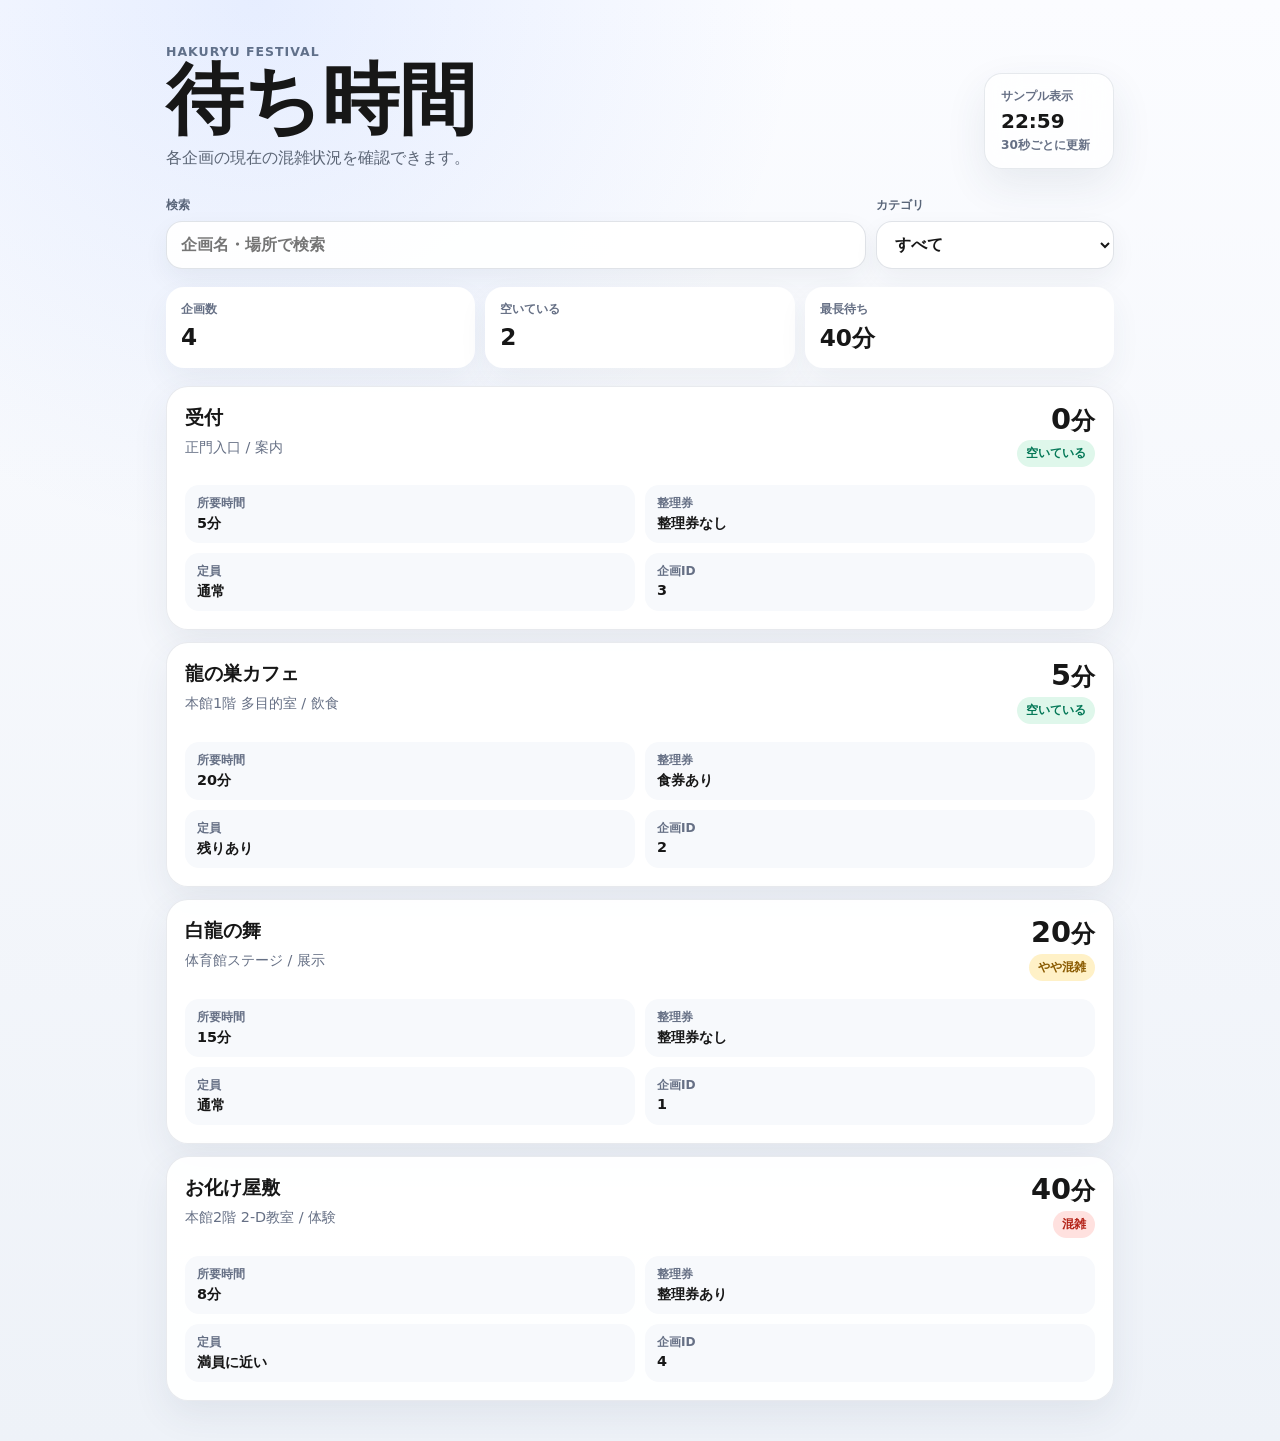
==== frontend/public/wait/index.html @ 7390c844 "Initial Hakuryu AI guide project" ====
<!doctype html>
<html lang="ja">
  <head>
    <meta charset="UTF-8" />
    <meta name="viewport" content="width=device-width, initial-scale=1.0" />
    <title>白龍祭 待ち時間</title>
    <link rel="stylesheet" href="./wait.css" />
  </head>
  <body>
    <main class="app-shell">
      <header class="hero">
        <div>
          <p class="eyebrow">Hakuryu Festival</p>
          <h1>待ち時間</h1>
          <p class="lead">各企画の現在の混雑状況を確認できます。</p>
        </div>
        <div class="status-card">
          <span id="connectionLabel">読み込み中</span>
          <strong id="updatedLabel">--:--</strong>
          <small>30秒ごとに更新</small>
        </div>
      </header>

      <section class="controls" aria-label="待ち時間の検索と絞り込み">
        <label>
          <span>検索</span>
          <input id="searchInput" type="search" placeholder="企画名・場所で検索" autocomplete="off" />
        </label>
        <label>
          <span>カテゴリ</span>
          <select id="categorySelect">
            <option value="">すべて</option>
          </select>
        </label>
      </section>

      <section class="summary-grid" aria-label="概要">
        <article>
          <span>企画数</span>
          <strong id="countValue">0</strong>
        </article>
        <article>
          <span>空いている</span>
          <strong id="quietValue">0</strong>
        </article>
        <article>
          <span>最長待ち</span>
          <strong id="maxValue">0分</strong>
        </article>
      </section>

      <section id="waitList" class="wait-list" aria-live="polite"></section>
      <p id="emptyMessage" class="empty-message" hidden>条件に合う企画がありません。</p>
    </main>

    <script src="./wait.js" defer></script>
  </body>
</html>
---- frontend/public/wait/wait.css ----
:root {
  color: #171717;
  background: #f5f7fb;
  font-family:
    Inter,
    "Noto Sans JP",
    system-ui,
    -apple-system,
    BlinkMacSystemFont,
    "Segoe UI",
    sans-serif;
}

* {
  box-sizing: border-box;
}

body {
  margin: 0;
  min-height: 100vh;
  background:
    radial-gradient(circle at 20% 0%, rgba(92, 141, 255, 0.13), transparent 34rem),
    linear-gradient(180deg, #fbfcff 0%, #eef2f8 100%);
}

.app-shell {
  width: min(100%, 980px);
  margin: 0 auto;
  padding: 22px 16px 40px;
}

.hero {
  display: grid;
  grid-template-columns: 1fr auto;
  gap: 18px;
  align-items: end;
  padding: 22px 0 18px;
}

.eyebrow {
  margin: 0 0 6px;
  color: #60708a;
  font-size: 0.78rem;
  font-weight: 700;
  letter-spacing: 0.08em;
  text-transform: uppercase;
}

h1 {
  margin: 0;
  font-size: clamp(2.35rem, 12vw, 4.8rem);
  line-height: 0.92;
  letter-spacing: 0;
}

.lead {
  margin: 12px 0 0;
  color: #5b6575;
  font-size: 0.98rem;
}

.status-card {
  min-width: 130px;
  padding: 14px 16px;
  border: 1px solid rgba(142, 154, 174, 0.22);
  border-radius: 18px;
  background: rgba(255, 255, 255, 0.8);
  box-shadow: 0 16px 42px rgba(48, 62, 87, 0.09);
  backdrop-filter: blur(16px);
}

.status-card span,
.status-card small,
.summary-grid span,
.wait-meta span {
  display: block;
  color: #667085;
  font-size: 0.76rem;
  font-weight: 700;
}

.status-card strong {
  display: block;
  margin: 4px 0;
  font-size: 1.25rem;
}

.controls {
  display: grid;
  grid-template-columns: 1fr minmax(132px, 0.34fr);
  gap: 10px;
  margin: 10px 0 14px;
}

label {
  display: grid;
  gap: 7px;
  color: #596579;
  font-size: 0.76rem;
  font-weight: 700;
}

input,
select {
  width: 100%;
  min-height: 48px;
  border: 1px solid rgba(126, 140, 161, 0.24);
  border-radius: 16px;
  background: rgba(255, 255, 255, 0.92);
  color: #171717;
  font: inherit;
  font-size: 1rem;
  outline: none;
  padding: 0 14px;
  box-shadow: 0 10px 26px rgba(42, 54, 75, 0.06);
}

.summary-grid {
  display: grid;
  grid-template-columns: repeat(3, 1fr);
  gap: 10px;
  margin: 18px 0;
}

.summary-grid article {
  padding: 14px 15px;
  border-radius: 18px;
  background: #fff;
  box-shadow: 0 12px 30px rgba(52, 64, 84, 0.06);
}

.summary-grid strong {
  display: block;
  margin-top: 5px;
  font-size: 1.45rem;
}

.wait-list {
  display: grid;
  gap: 12px;
}

.wait-card {
  display: grid;
  grid-template-columns: 1fr auto;
  gap: 14px;
  padding: 18px;
  border: 1px solid rgba(129, 140, 159, 0.18);
  border-radius: 22px;
  background: rgba(255, 255, 255, 0.94);
  box-shadow: 0 14px 36px rgba(52, 64, 84, 0.08);
}

.wait-card h2 {
  margin: 0;
  font-size: 1.18rem;
  letter-spacing: 0;
}

.location {
  margin: 7px 0 0;
  color: #667085;
  font-size: 0.9rem;
}

.wait-value {
  min-width: 74px;
  text-align: right;
}

.wait-value strong {
  display: block;
  font-size: 1.8rem;
  line-height: 1;
}

.wait-value span {
  display: inline-flex;
  margin-top: 7px;
  padding: 5px 9px;
  border-radius: 999px;
  font-size: 0.75rem;
  font-weight: 800;
}

.tone-quiet .wait-value span {
  color: #047857;
  background: #dff7eb;
}

.tone-normal .wait-value span {
  color: #8a5a00;
  background: #fff1c7;
}

.tone-busy .wait-value span {
  color: #b42318;
  background: #ffe1df;
}

.tone-full .wait-value span {
  color: #7a271a;
  background: #ffd6ce;
}

.wait-meta {
  grid-column: 1 / -1;
  display: grid;
  grid-template-columns: repeat(2, minmax(0, 1fr));
  gap: 10px;
  margin-top: 4px;
}

.wait-meta div {
  padding: 10px 12px;
  border-radius: 14px;
  background: #f7f9fc;
}

.wait-meta strong {
  display: block;
  margin-top: 2px;
  font-size: 0.9rem;
}

.empty-message {
  margin: 28px 0;
  color: #667085;
  text-align: center;
}

@media (max-width: 640px) {
  .hero,
  .controls,
  .summary-grid {
    grid-template-columns: 1fr;
  }

  .hero {
    align-items: stretch;
  }

  .status-card {
    width: 100%;
  }

  .wait-card {
    grid-template-columns: 1fr;
  }

  .wait-value {
    text-align: left;
  }

  .wait-meta {
    grid-template-columns: 1fr;
  }
}
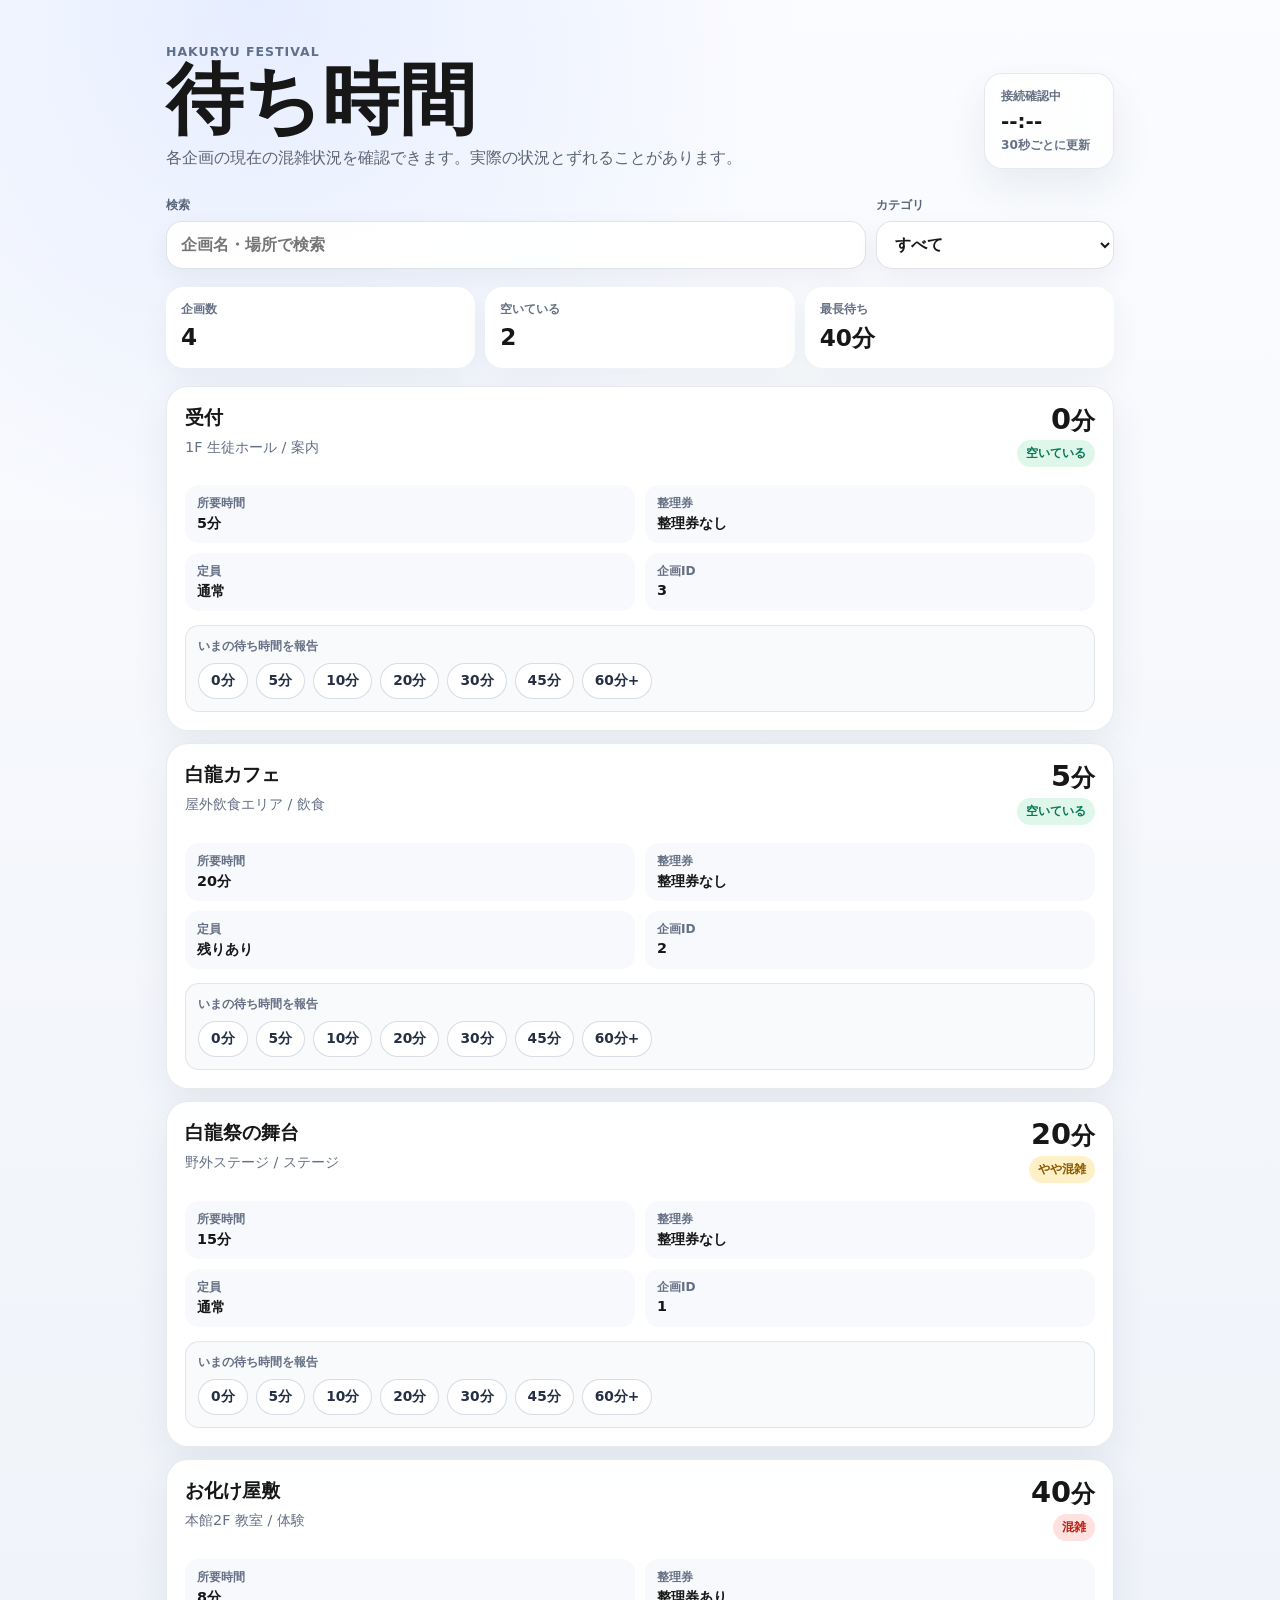
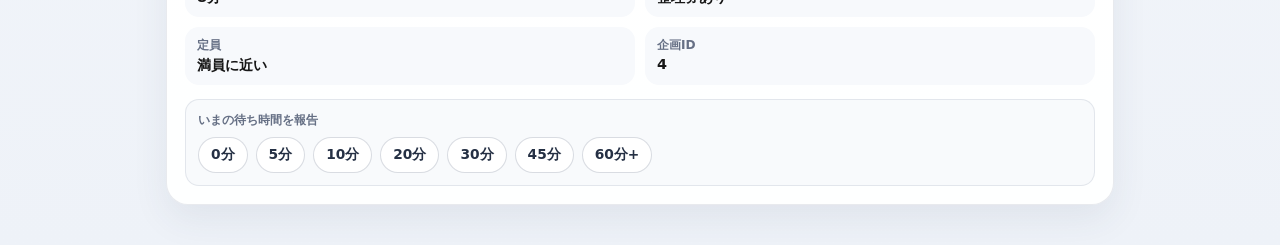
==== commit bd12be4b: "Deploy wait-time public page config" ====
--- a/frontend/public/wait/index.html
+++ b/frontend/public/wait/index.html
@@ -12,7 +12,7 @@
         <div>
           <p class="eyebrow">Hakuryu Festival</p>
           <h1>待ち時間</h1>
-          <p class="lead">各企画の現在の混雑状況を確認できます。</p>
+          <p class="lead">各企画の現在の混雑状況を確認できます。実際の状況とずれることがあります。</p>
         </div>
         <div class="status-card">
           <span id="connectionLabel">読み込み中</span>
--- a/frontend/public/wait/wait.css
+++ b/frontend/public/wait/wait.css
@@ -223,6 +223,46 @@
   font-size: 0.9rem;
 }
 
+.report-box {
+  grid-column: 1 / -1;
+  display: grid;
+  gap: 8px;
+  padding: 12px;
+  border: 1px solid rgba(126, 140, 161, 0.18);
+  border-radius: 14px;
+  background: #f8fafc;
+}
+
+.report-box span {
+  color: #667085;
+  font-size: 0.76rem;
+  font-weight: 800;
+}
+
+.report-buttons {
+  display: flex;
+  flex-wrap: wrap;
+  gap: 8px;
+}
+
+.report-buttons button {
+  min-height: 36px;
+  border: 1px solid rgba(82, 97, 123, 0.22);
+  border-radius: 999px;
+  background: #fff;
+  color: #253044;
+  cursor: pointer;
+  font: inherit;
+  font-size: 0.86rem;
+  font-weight: 800;
+  padding: 0 12px;
+}
+
+.report-buttons button:disabled {
+  cursor: wait;
+  opacity: 0.55;
+}
+
 .empty-message {
   margin: 28px 0;
   color: #667085;
